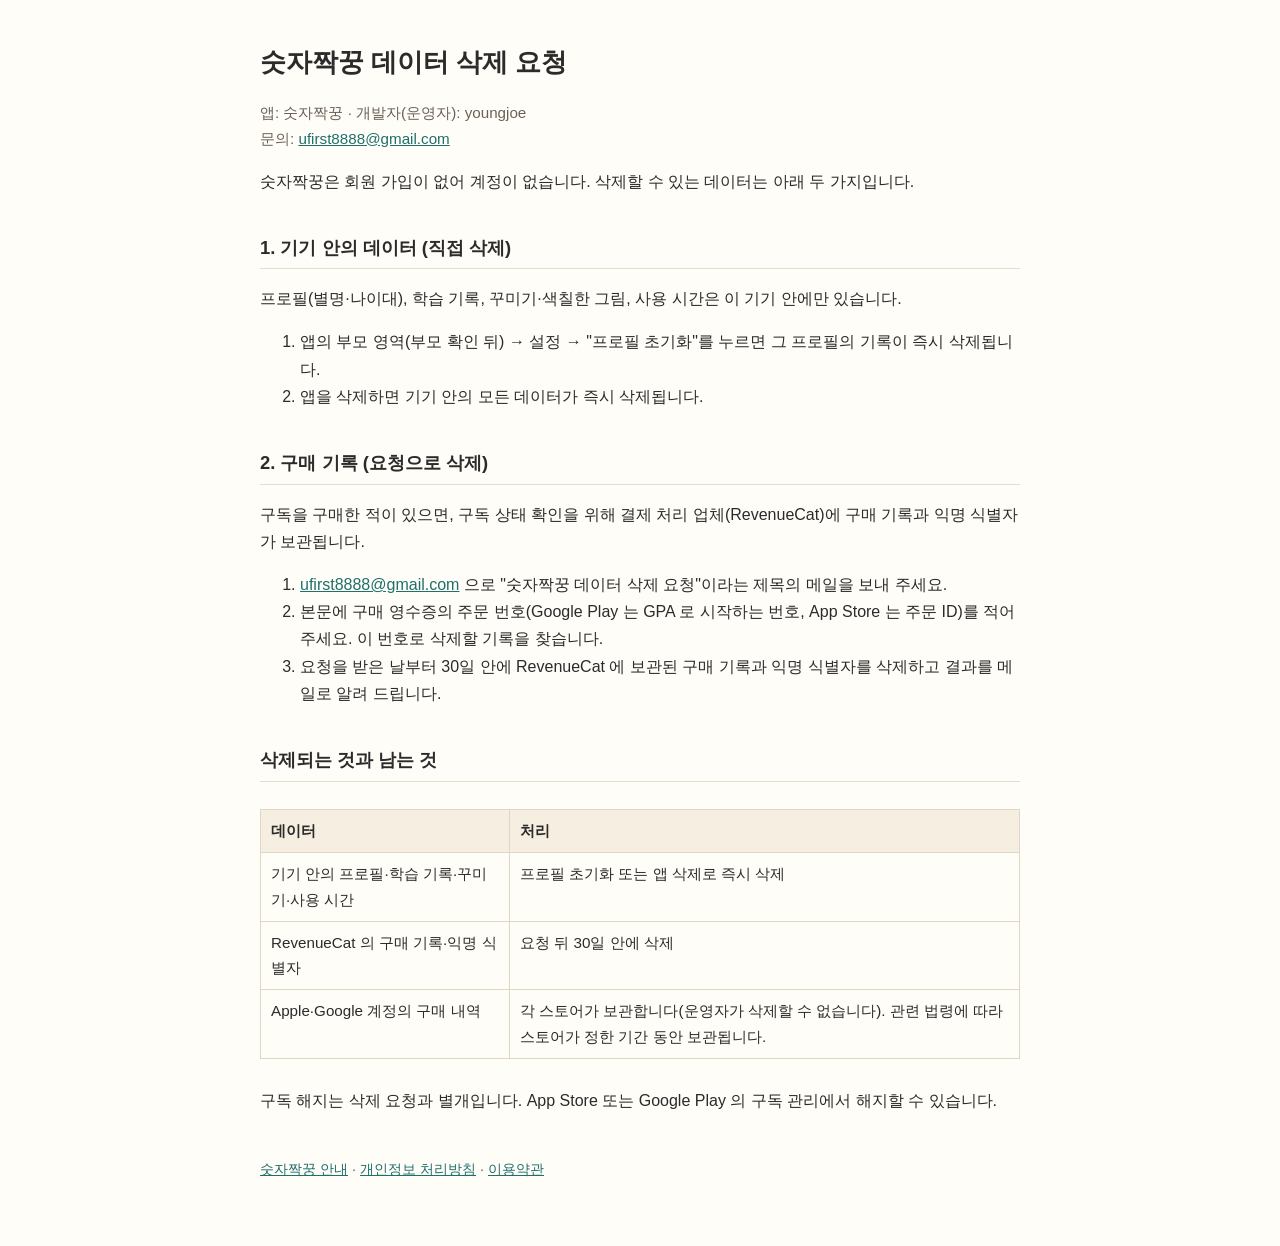
==== delete-data.html @ 637a697f "데이터 삭제 요청 안내 페이지 Co-Authored-By: Claude Fable 5.1 <noreply@anthropic.com>" ====
<!doctype html>
<html lang="ko">
<head>
<meta charset="utf-8">
<meta name="viewport" content="width=device-width, initial-scale=1">
<title>숫자짝꿍 데이터 삭제 요청</title>
<link rel="stylesheet" href="style.css">
</head>
<body>
<h1>숫자짝꿍 데이터 삭제 요청</h1>
<p class="meta">앱: 숫자짝꿍 · 개발자(운영자): youngjoe<br>
문의: <a href="mailto:ufirst8888@gmail.com">ufirst8888@gmail.com</a></p>

<p>숫자짝꿍은 회원 가입이 없어 계정이 없습니다. 삭제할 수 있는 데이터는 아래 두 가지입니다.</p>

<h2>1. 기기 안의 데이터 (직접 삭제)</h2>
<p>프로필(별명·나이대), 학습 기록, 꾸미기·색칠한 그림, 사용 시간은 이 기기 안에만 있습니다.</p>
<ol>
  <li>앱의 부모 영역(부모 확인 뒤) → 설정 → "프로필 초기화"를 누르면 그 프로필의 기록이 즉시 삭제됩니다.</li>
  <li>앱을 삭제하면 기기 안의 모든 데이터가 즉시 삭제됩니다.</li>
</ol>

<h2>2. 구매 기록 (요청으로 삭제)</h2>
<p>구독을 구매한 적이 있으면, 구독 상태 확인을 위해 결제 처리 업체(RevenueCat)에 구매 기록과 익명 식별자가 보관됩니다.</p>
<ol>
  <li><a href="mailto:ufirst8888@gmail.com?subject=%EC%88%AB%EC%9E%90%EC%A7%9D%EA%BF%8D%20%EB%8D%B0%EC%9D%B4%ED%84%B0%20%EC%82%AD%EC%A0%9C%20%EC%9A%94%EC%B2%AD">ufirst8888@gmail.com</a> 으로 "숫자짝꿍 데이터 삭제 요청"이라는 제목의 메일을 보내 주세요.</li>
  <li>본문에 구매 영수증의 주문 번호(Google Play 는 GPA 로 시작하는 번호, App Store 는 주문 ID)를 적어 주세요. 이 번호로 삭제할 기록을 찾습니다.</li>
  <li>요청을 받은 날부터 30일 안에 RevenueCat 에 보관된 구매 기록과 익명 식별자를 삭제하고 결과를 메일로 알려 드립니다.</li>
</ol>

<h2>삭제되는 것과 남는 것</h2>
<div class="wrap"><table>
<tr><th>데이터</th><th>처리</th></tr>
<tr><td>기기 안의 프로필·학습 기록·꾸미기·사용 시간</td><td>프로필 초기화 또는 앱 삭제로 즉시 삭제</td></tr>
<tr><td>RevenueCat 의 구매 기록·익명 식별자</td><td>요청 뒤 30일 안에 삭제</td></tr>
<tr><td>Apple·Google 계정의 구매 내역</td><td>각 스토어가 보관합니다(운영자가 삭제할 수 없습니다). 관련 법령에 따라 스토어가 정한 기간 동안 보관됩니다.</td></tr>
</table></div>
<p>구독 해지는 삭제 요청과 별개입니다. App Store 또는 Google Play 의 구독 관리에서 해지할 수 있습니다.</p>

<footer><a href="index.html">숫자짝꿍 안내</a> · <a href="privacy.html">개인정보 처리방침</a> · <a href="terms.html">이용약관</a></footer>
</body>
</html>
---- style.css ----
:root { color-scheme: light dark; }
body { font-family: -apple-system, BlinkMacSystemFont, "Apple SD Gothic Neo", "Noto Sans KR", "Malgun Gothic", sans-serif;
  line-height: 1.7; max-width: 760px; margin: 0 auto; padding: 24px 16px 64px; color: #2b2b2b; background: #fffdf8; }
h1 { font-size: 1.6rem; margin-bottom: .2em; }
h2 { font-size: 1.15rem; margin-top: 2em; border-bottom: 1px solid #e5dccb; padding-bottom: .3em; }
.meta { color: #6b6257; font-size: .95rem; }
table { border-collapse: collapse; width: 100%; margin: .8em 0; font-size: .95rem; }
th, td { border: 1px solid #e0d6c3; padding: 8px 10px; text-align: left; vertical-align: top; }
th { background: #f6efe1; }
.wrap { overflow-x: auto; }
a { color: #1f6f6b; }
footer { margin-top: 3em; color: #6b6257; font-size: .9rem; }
@media (prefers-color-scheme: dark) {
  body { color: #ece7dd; background: #1f1d1a; }
  h2 { border-color: #4a443b; } th { background: #2e2a25; } th, td { border-color: #4a443b; }
  .meta, footer { color: #b3aa9c; } a { color: #7fd1cb; }
}
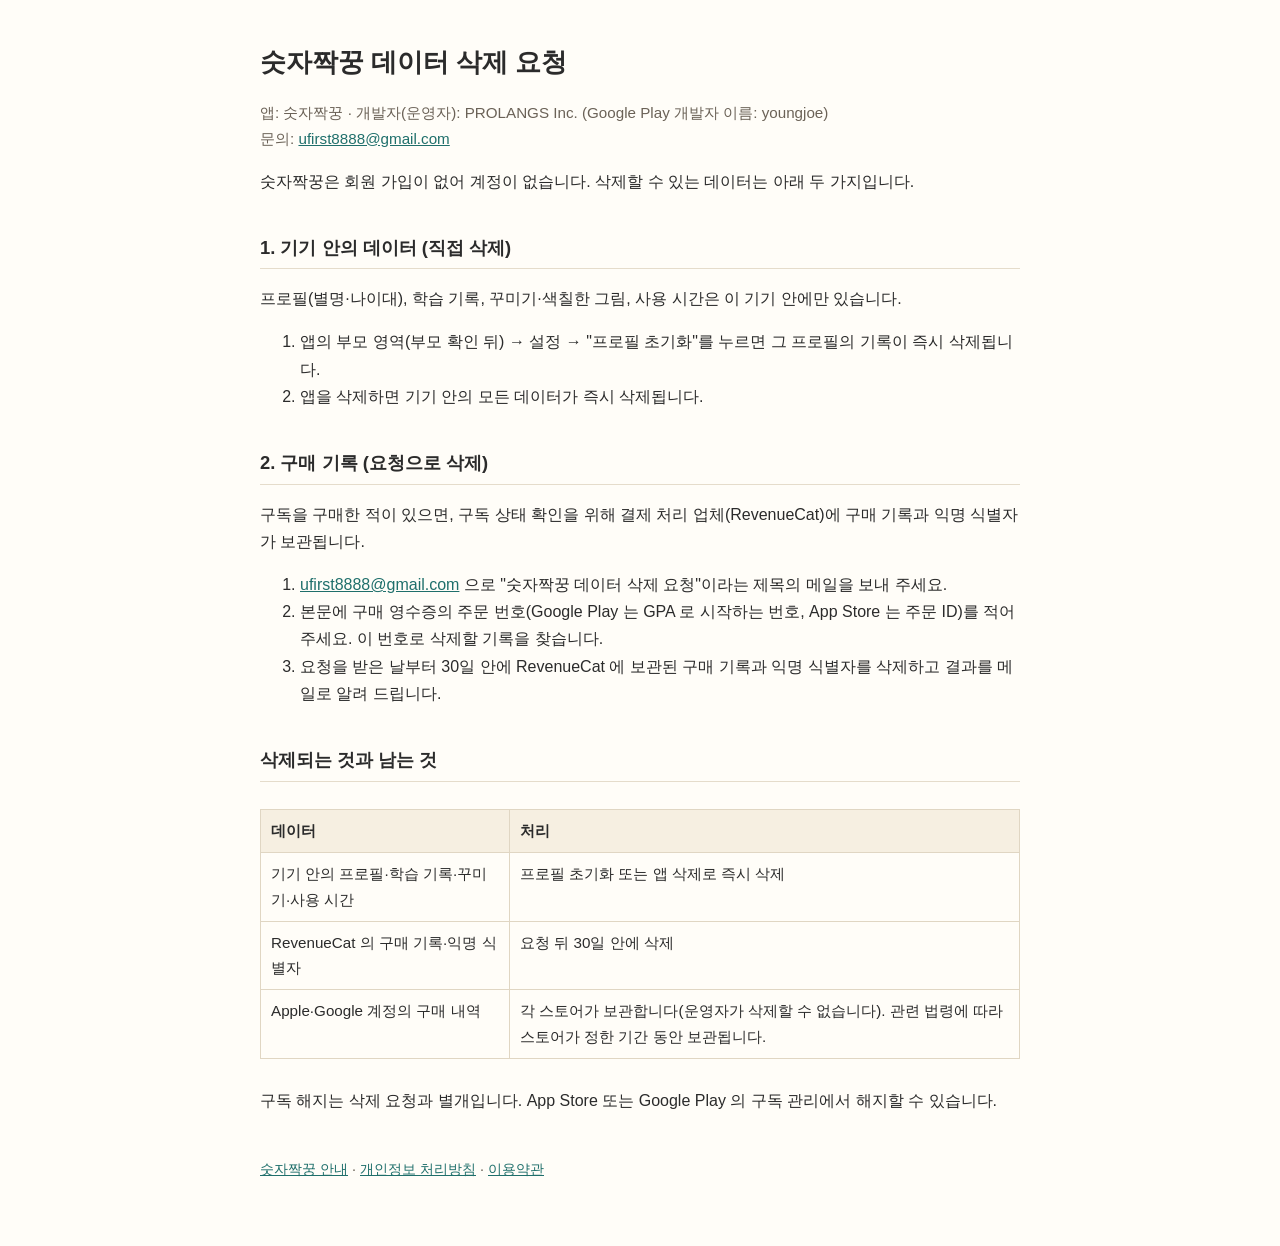
==== commit e2cfb9d4: "운영자 표기를 PROLANGS Inc.(Google Play 개발자 이름 youngjoe)로, 안내 페이지에 문의·지원 Co-Authored-By: Claude Fable 5.1 " ====
--- a/delete-data.html
+++ b/delete-data.html
@@ -8,7 +8,7 @@
 </head>
 <body>
 <h1>숫자짝꿍 데이터 삭제 요청</h1>
-<p class="meta">앱: 숫자짝꿍 · 개발자(운영자): youngjoe<br>
+<p class="meta">앱: 숫자짝꿍 · 개발자(운영자): PROLANGS Inc. (Google Play 개발자 이름: youngjoe)<br>
 문의: <a href="mailto:ufirst8888@gmail.com">ufirst8888@gmail.com</a></p>
 
 <p>숫자짝꿍은 회원 가입이 없어 계정이 없습니다. 삭제할 수 있는 데이터는 아래 두 가지입니다.</p>
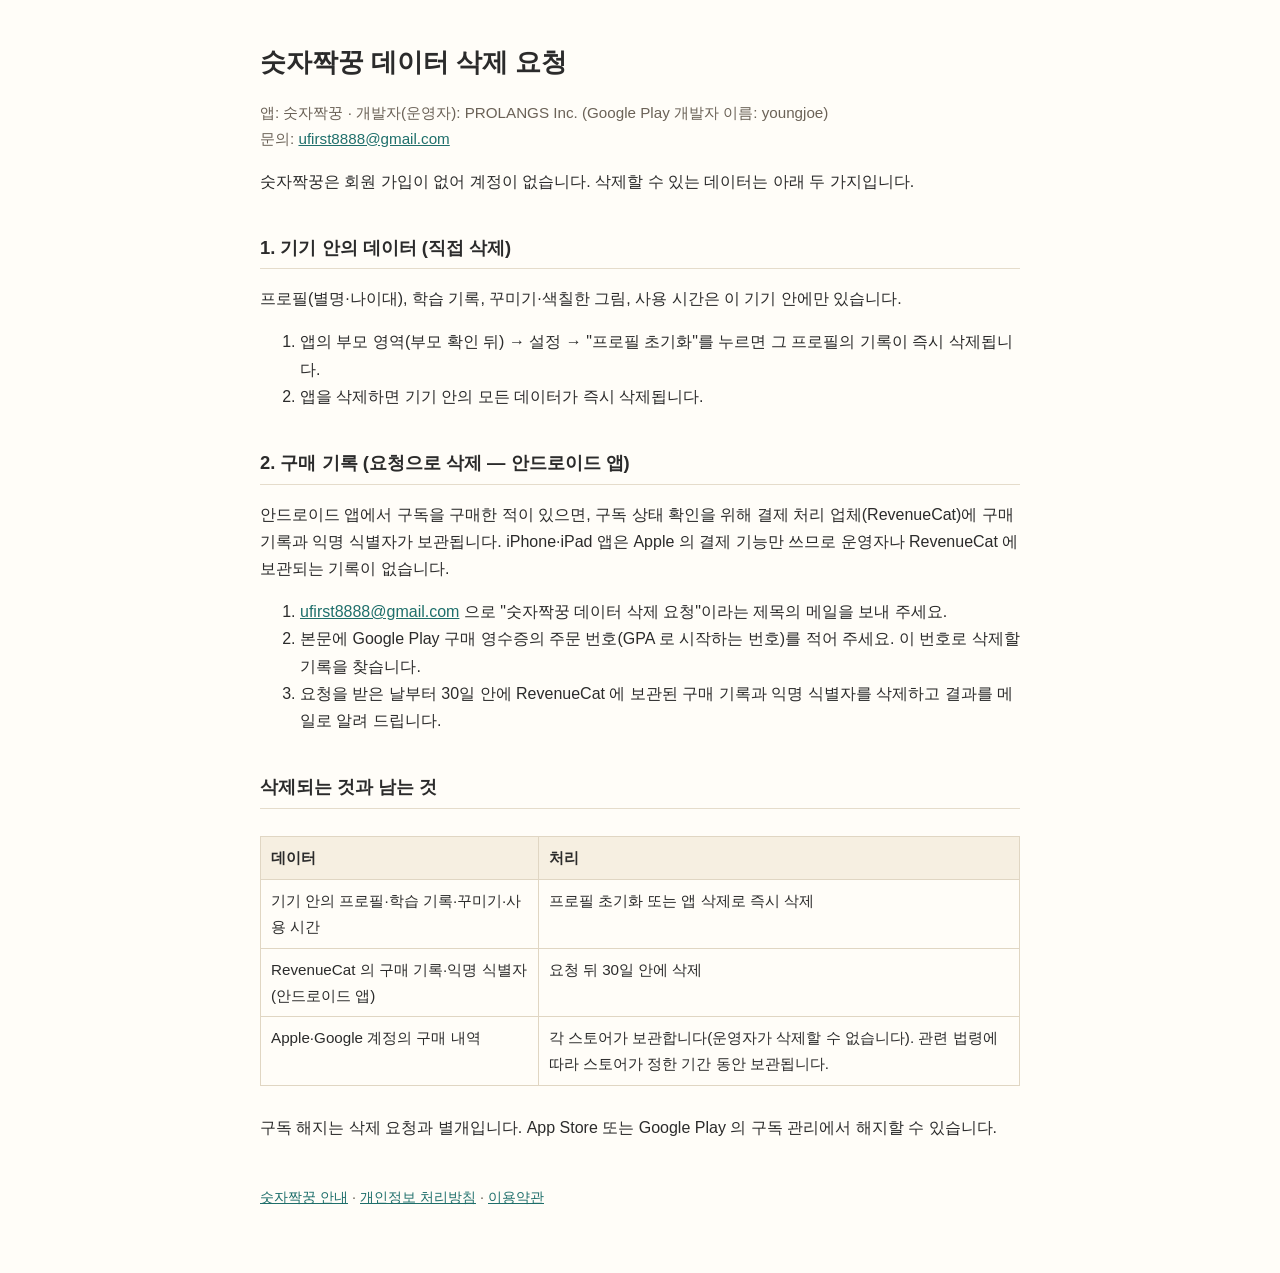
==== commit 8c1d058a: "처리방침·삭제 안내를 플랫폼별로: iPhone·iPad 는 전송 없음(StoreKit), 안드로이드는 RevenueCat 으로 가는 항목에 기본 기기·앱 정보 추가 Co-Autho" ====
--- a/delete-data.html
+++ b/delete-data.html
@@ -20,11 +20,11 @@
   <li>앱을 삭제하면 기기 안의 모든 데이터가 즉시 삭제됩니다.</li>
 </ol>
 
-<h2>2. 구매 기록 (요청으로 삭제)</h2>
-<p>구독을 구매한 적이 있으면, 구독 상태 확인을 위해 결제 처리 업체(RevenueCat)에 구매 기록과 익명 식별자가 보관됩니다.</p>
+<h2>2. 구매 기록 (요청으로 삭제 — 안드로이드 앱)</h2>
+<p>안드로이드 앱에서 구독을 구매한 적이 있으면, 구독 상태 확인을 위해 결제 처리 업체(RevenueCat)에 구매 기록과 익명 식별자가 보관됩니다. iPhone·iPad 앱은 Apple 의 결제 기능만 쓰므로 운영자나 RevenueCat 에 보관되는 기록이 없습니다.</p>
 <ol>
   <li><a href="mailto:ufirst8888@gmail.com?subject=%EC%88%AB%EC%9E%90%EC%A7%9D%EA%BF%8D%20%EB%8D%B0%EC%9D%B4%ED%84%B0%20%EC%82%AD%EC%A0%9C%20%EC%9A%94%EC%B2%AD">ufirst8888@gmail.com</a> 으로 "숫자짝꿍 데이터 삭제 요청"이라는 제목의 메일을 보내 주세요.</li>
-  <li>본문에 구매 영수증의 주문 번호(Google Play 는 GPA 로 시작하는 번호, App Store 는 주문 ID)를 적어 주세요. 이 번호로 삭제할 기록을 찾습니다.</li>
+  <li>본문에 Google Play 구매 영수증의 주문 번호(GPA 로 시작하는 번호)를 적어 주세요. 이 번호로 삭제할 기록을 찾습니다.</li>
   <li>요청을 받은 날부터 30일 안에 RevenueCat 에 보관된 구매 기록과 익명 식별자를 삭제하고 결과를 메일로 알려 드립니다.</li>
 </ol>
 
@@ -32,7 +32,7 @@
 <div class="wrap"><table>
 <tr><th>데이터</th><th>처리</th></tr>
 <tr><td>기기 안의 프로필·학습 기록·꾸미기·사용 시간</td><td>프로필 초기화 또는 앱 삭제로 즉시 삭제</td></tr>
-<tr><td>RevenueCat 의 구매 기록·익명 식별자</td><td>요청 뒤 30일 안에 삭제</td></tr>
+<tr><td>RevenueCat 의 구매 기록·익명 식별자(안드로이드 앱)</td><td>요청 뒤 30일 안에 삭제</td></tr>
 <tr><td>Apple·Google 계정의 구매 내역</td><td>각 스토어가 보관합니다(운영자가 삭제할 수 없습니다). 관련 법령에 따라 스토어가 정한 기간 동안 보관됩니다.</td></tr>
 </table></div>
 <p>구독 해지는 삭제 요청과 별개입니다. App Store 또는 Google Play 의 구독 관리에서 해지할 수 있습니다.</p>
